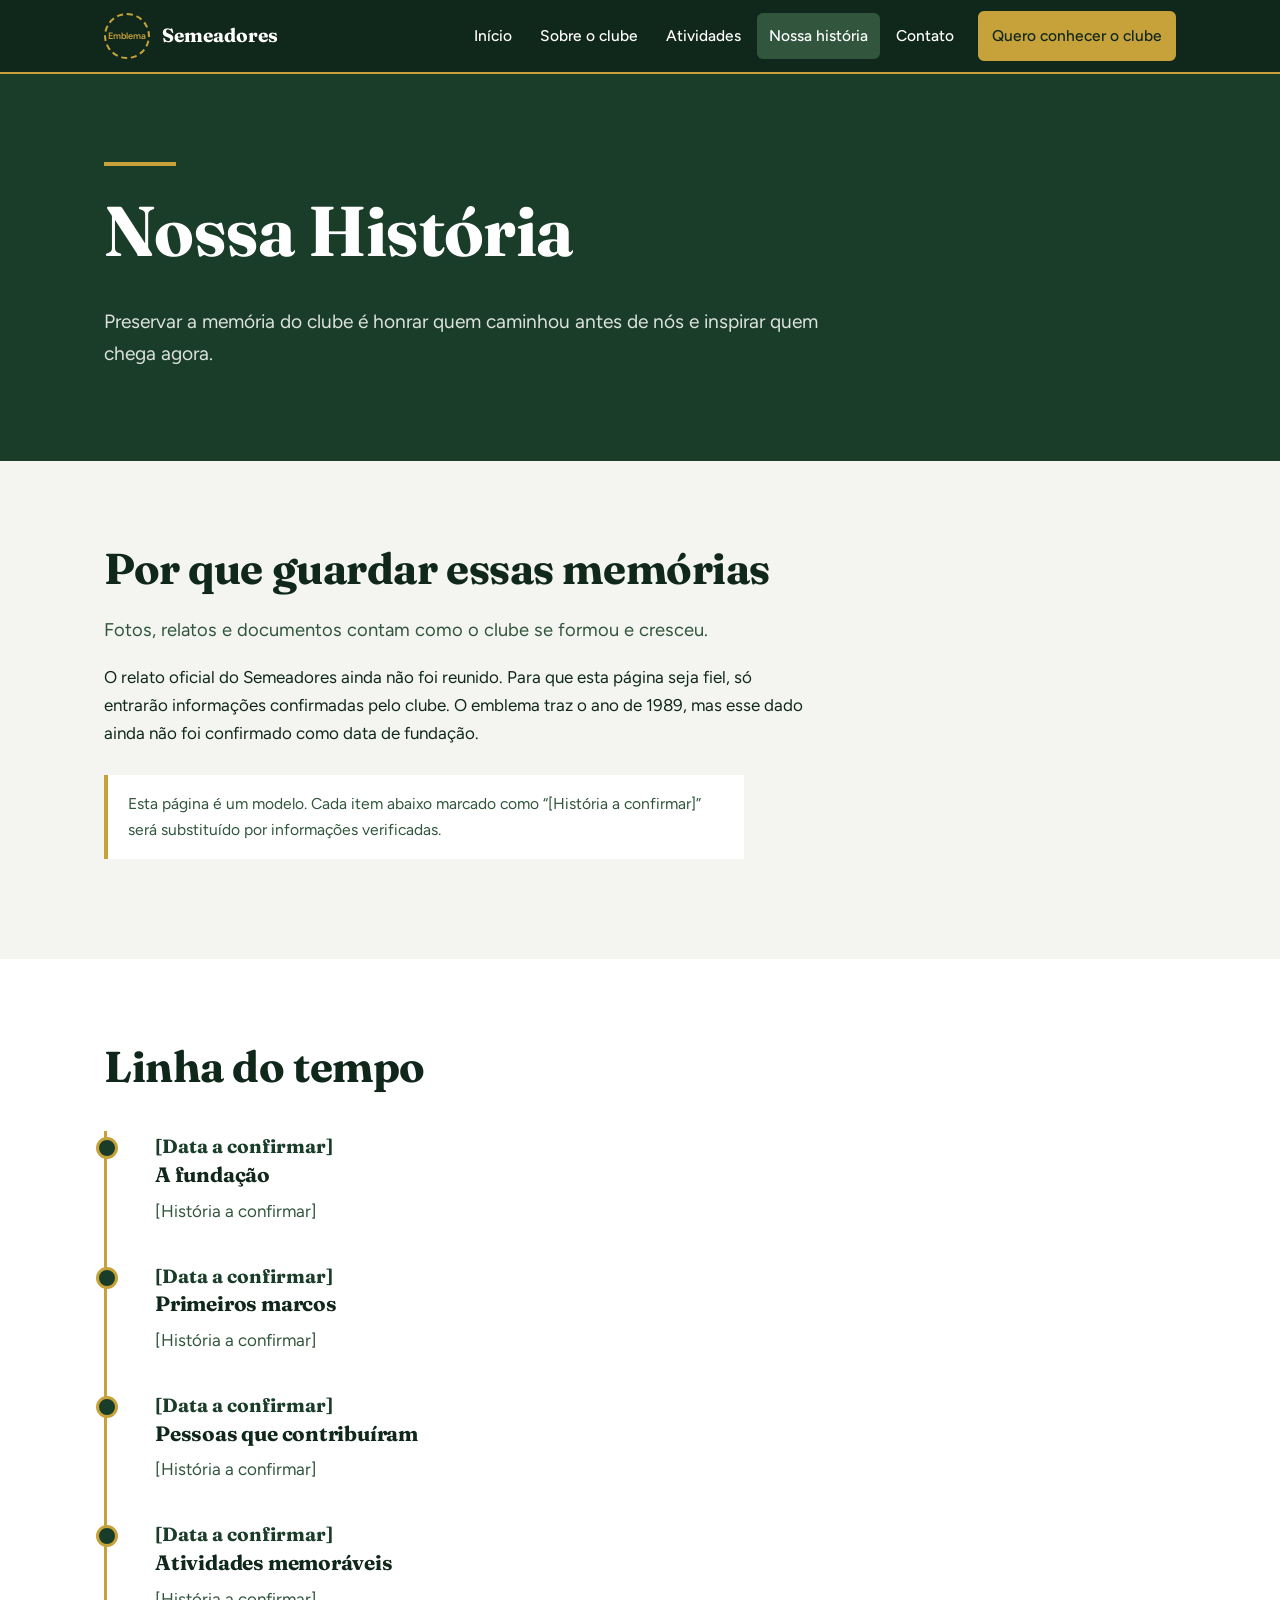
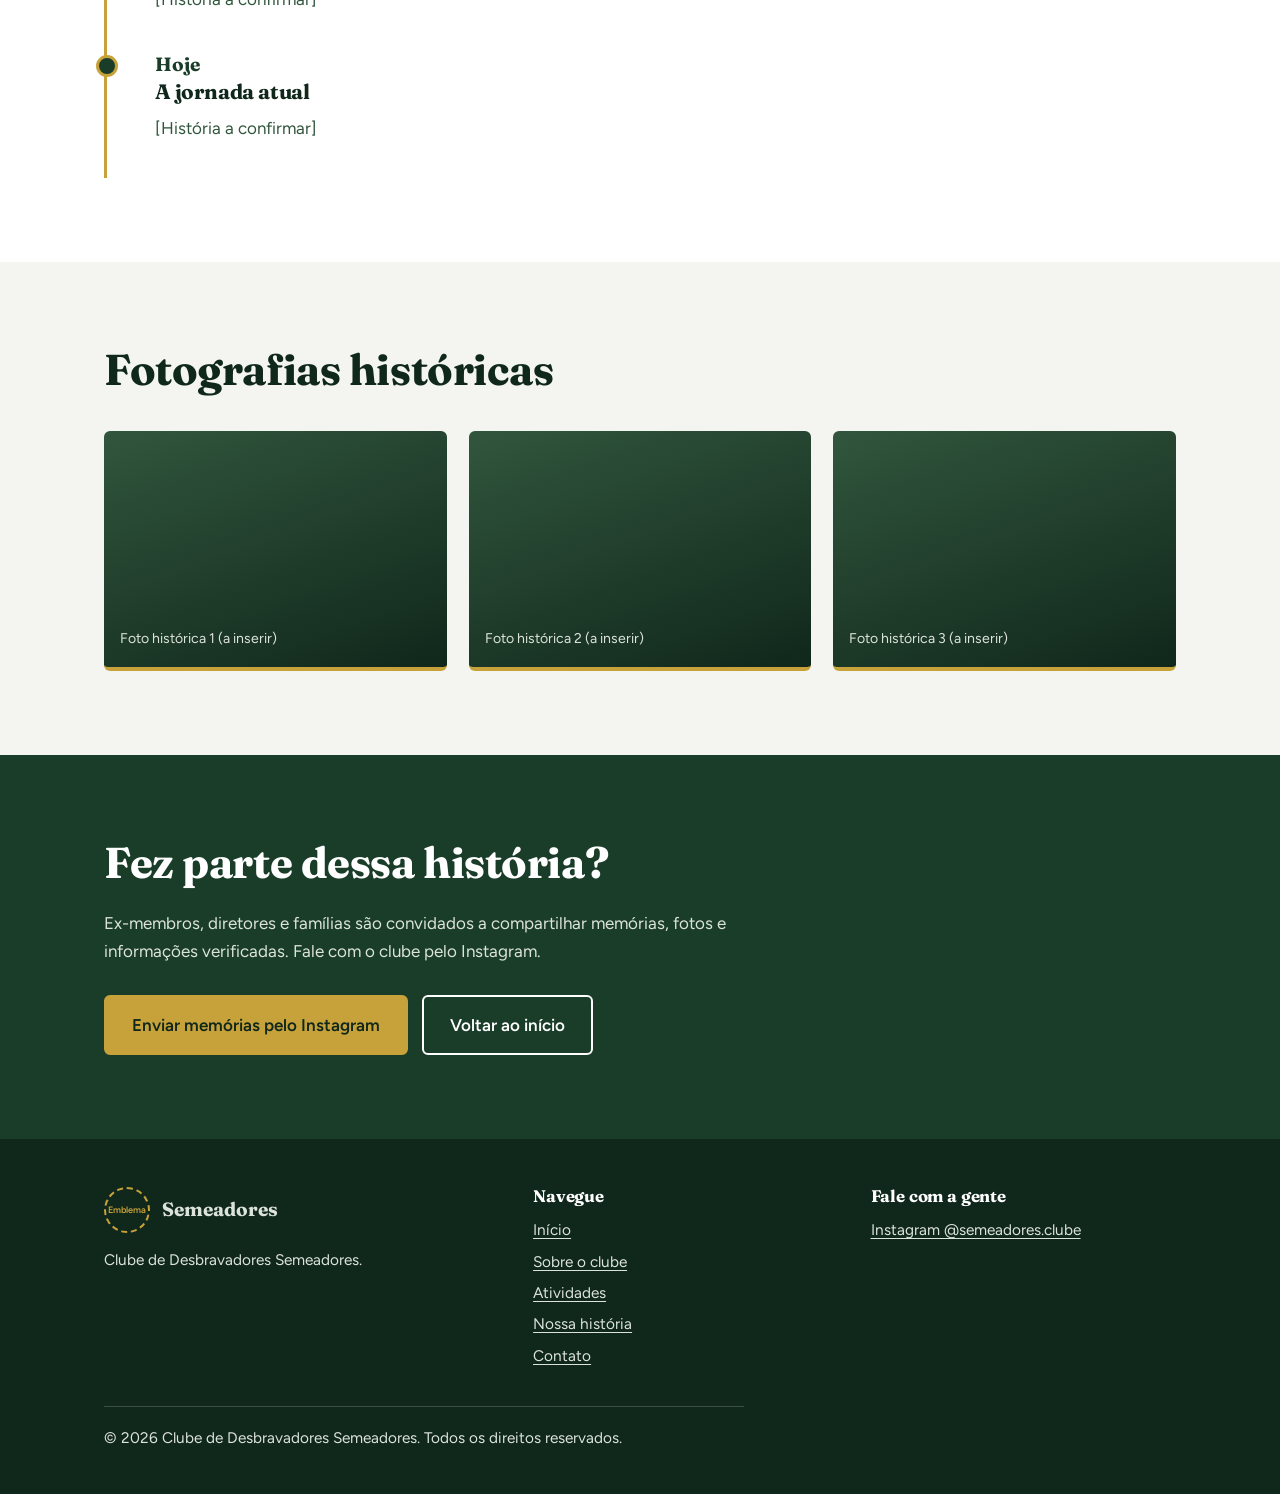
==== historia.html @ 467706ba "Adicionei a base do site" ====
<!doctype html>
<html lang="pt-BR">
  <head>
    <meta charset="utf-8" />
    <meta
      name="viewport"
      content="width=device-width, initial-scale=1, viewport-fit=cover"
    />
    <title>Nossa história | Clube de Desbravadores Semeadores</title>
    <meta
      name="description"
      content="A história do Clube de Desbravadores Semeadores está sendo reunida com memórias e informações confirmadas. Contribua com a sua."
    />
    <meta name="theme-color" content="#1A3D29" />
    <meta property="og:type" content="website" />
    <meta property="og:locale" content="pt_BR" />
    <meta property="og:title" content="Nossa história | Clube Semeadores" />
    <meta
      property="og:description"
      content="Ajude a preservar as memórias do Clube de Desbravadores Semeadores."
    />
    <link rel="preconnect" href="https://fonts.googleapis.com" />
    <link rel="preconnect" href="https://fonts.gstatic.com" crossorigin />
    <link
      href="https://fonts.googleapis.com/css2?family=Fraunces:opsz,wght@9..144,500;9..144,700&family=Figtree:wght@400;500;600&display=swap"
      rel="stylesheet"
    />
    <link rel="stylesheet" href="style.css" />
  </head>
  <body>
    <a class="skip" href="#conteudo">Ir para o conteúdo</a>

    <header class="site-header">
      <div class="wrap bar">
        <a
          class="brand"
          href="index.html"
          aria-label="Clube Semeadores, página inicial"
        >
          <span class="emblem" aria-hidden="true">Emblema</span>Semeadores
        </a>
        <button class="menu-btn" aria-expanded="false" aria-controls="menu">
          Menu
        </button>
        <nav class="nav" id="menu" aria-label="Navegação principal">
          <a href="index.html">Início</a>
          <a href="index.html#sobre">Sobre o clube</a>
          <a href="index.html#atividades">Atividades</a>
          <a href="historia.html" aria-current="page">Nossa história</a>
          <a href="index.html#contato">Contato</a>
          <a class="btn btn-gold" href="index.html#participe"
            >Quero conhecer o clube</a
          >
        </nav>
      </div>
    </header>

    <main id="conteudo">
      <div class="hero page-hero">
        <div class="wrap">
          <span class="rule"></span>
          <h1>Nossa História</h1>
          <p>
            Preservar a memória do clube é honrar quem caminhou antes de nós e
            inspirar quem chega agora.
          </p>
        </div>
      </div>

      <section class="light">
        <div class="wrap">
          <h2>Por que guardar essas memórias</h2>
          <p class="lead">
            Fotos, relatos e documentos contam como o clube se formou e cresceu.
          </p>
          <p>
            O relato oficial do Semeadores ainda não foi reunido. Para que esta
            página seja fiel, só entrarão informações confirmadas pelo clube. O
            emblema traz o ano de 1989, mas esse dado ainda não foi confirmado
            como data de fundação.
          </p>
          <p class="note">
            Esta página é um modelo. Cada item abaixo marcado como “[História a
            confirmar]” será substituído por informações verificadas.
          </p>
        </div>
      </section>

      <section class="white">
        <div class="wrap">
          <h2>Linha do tempo</h2>
          <ol class="timeline">
            <!-- Para adicionar um marco, copie um <li> e preencha data e texto. Para remover, apague o <li>. -->
            <li>
              <span class="when">[Data a confirmar]</span>
              <h3>A fundação</h3>
              <p>[História a confirmar]</p>
            </li>
            <li>
              <span class="when">[Data a confirmar]</span>
              <h3>Primeiros marcos</h3>
              <p>[História a confirmar]</p>
            </li>
            <li>
              <span class="when">[Data a confirmar]</span>
              <h3>Pessoas que contribuíram</h3>
              <p>[História a confirmar]</p>
            </li>
            <li>
              <span class="when">[Data a confirmar]</span>
              <h3>Atividades memoráveis</h3>
              <p>[História a confirmar]</p>
            </li>
            <li>
              <span class="when">Hoje</span>
              <h3>A jornada atual</h3>
              <p>[História a confirmar]</p>
            </li>
          </ol>
        </div>
      </section>

      <section class="light">
        <div class="wrap">
          <h2>Fotografias históricas</h2>
          <div class="grid">
            <div
              class="ph"
              role="img"
              aria-label="Espaço reservado para fotografia histórica 1"
            >
              Foto histórica 1 (a inserir)
            </div>
            <div
              class="ph"
              role="img"
              aria-label="Espaço reservado para fotografia histórica 2"
            >
              Foto histórica 2 (a inserir)
            </div>
            <div
              class="ph"
              role="img"
              aria-label="Espaço reservado para fotografia histórica 3"
            >
              Foto histórica 3 (a inserir)
            </div>
          </div>
        </div>
      </section>

      <section class="dark">
        <div class="wrap">
          <h2>Fez parte dessa história?</h2>
          <p>
            Ex-membros, diretores e famílias são convidados a compartilhar
            memórias, fotos e informações verificadas. Fale com o clube pelo
            Instagram.
          </p>
          <div class="cta">
            <a
              class="btn btn-gold"
              href="https://www.instagram.com/semeadores.clube/"
              target="_blank"
              rel="noopener"
              >Enviar memórias pelo Instagram</a
            >
            <a class="btn btn-ghost" href="index.html">Voltar ao início</a>
          </div>
        </div>
      </section>
    </main>

    <footer class="site-footer">
      <div class="wrap">
        <div class="foot">
          <div>
            <a class="brand" href="index.html"
              ><span class="emblem" aria-hidden="true">Emblema</span
              >Semeadores</a
            >
            <p style="margin-top: 14px">Clube de Desbravadores Semeadores.</p>
          </div>
          <nav aria-label="Navegação do rodapé">
            <h2>Navegue</h2>
            <ul>
              <li><a href="index.html">Início</a></li>
              <li><a href="index.html#sobre">Sobre o clube</a></li>
              <li><a href="index.html#atividades">Atividades</a></li>
              <li><a href="historia.html">Nossa história</a></li>
              <li><a href="index.html#contato">Contato</a></li>
            </ul>
          </nav>
          <div>
            <h2>Fale com a gente</h2>
            <ul>
              <li>
                <a
                  href="https://www.instagram.com/semeadores.clube/"
                  target="_blank"
                  rel="noopener"
                  >Instagram @semeadores.clube</a
                >
              </li>
            </ul>
          </div>
        </div>
        <p class="copy">
          © 2026 Clube de Desbravadores Semeadores. Todos os direitos
          reservados.
        </p>
      </div>
    </footer>
    <script src="site.js"></script>
  </body>
</html>
---- style.css ----
:root {
  /* Paleta oficial — Clube de Desbravadores Semeadores */
  --green-primary: #1a3d29;
  --green-deep: #10271b;
  --green-secondary: #31563d;
  --gold: #c7a23a;
  --off-white: #f4f5f1;
  --white: #ffffff;
  --text: #10271b;
  --text-muted: #31563d;
  --on-dark: #ffffff;
  --on-dark-muted: #dce3db;
  --font-display: "Fraunces", Georgia, serif;
  --font-body:
    "Figtree", system-ui, -apple-system, "Segoe UI", Roboto, sans-serif;
  --radius: 6px;
  --wrap: 1120px;
}
* {
  box-sizing: border-box;
}
html {
  scroll-behavior: smooth;
  scroll-padding-top: 80px;
}
body {
  margin: 0;
  font: 400 1.0625rem/1.65 var(--font-body);
  color: var(--text);
  background: var(--off-white);
}
h1,
h2,
h3 {
  font-family: var(--font-display);
  font-weight: 700;
  line-height: 1.12;
  margin: 0 0 0.5em;
  letter-spacing: -0.01em;
}
h1 {
  font-size: clamp(2.4rem, 6vw, 4.4rem);
}
h2 {
  font-size: clamp(1.8rem, 3.8vw, 2.7rem);
}
h3 {
  font-size: 1.3rem;
}
p {
  margin: 0 0 1em;
  max-width: 64ch;
}
a {
  color: inherit;
}
img {
  max-width: 100%;
  height: auto;
}
.wrap {
  max-width: var(--wrap);
  margin: 0 auto;
  padding: 0 24px;
}
:focus-visible {
  outline: 3px solid var(--gold);
  outline-offset: 3px;
}
.skip {
  position: absolute;
  left: -999px;
  top: 8px;
  background: var(--gold);
  color: var(--green-deep);
  padding: 10px 16px;
  z-index: 50;
  border-radius: var(--radius);
}
.skip:focus {
  left: 8px;
}

/* Cabeçalho */
.site-header {
  position: sticky;
  top: 0;
  z-index: 30;
  background: var(--green-deep);
  color: var(--on-dark);
  border-bottom: 2px solid var(--gold);
  padding-top: env(safe-area-inset-top, 0px);
}
.bar {
  display: flex;
  align-items: center;
  justify-content: space-between;
  gap: 16px;
  min-height: 72px;
}
.brand {
  display: flex;
  align-items: center;
  gap: 12px;
  text-decoration: none;
  font-family: var(--font-display);
  font-weight: 700;
  font-size: 1.2rem;
}
/* Substituir .emblem por <img src="assets/emblema.png" alt="Emblema do Clube Semeadores"> quando o arquivo oficial estiver disponível */
.emblem {
  width: 46px;
  height: 46px;
  border-radius: 50%;
  border: 2px dashed var(--gold);
  display: grid;
  place-items: center;
  font: 600 0.58rem/1.1 var(--font-body);
  color: var(--gold);
  text-align: center;
  flex: none;
}
.nav {
  display: flex;
  align-items: center;
  gap: 4px;
}
.nav a {
  padding: 10px 12px;
  text-decoration: none;
  font-weight: 500;
  font-size: 0.97rem;
  border-radius: var(--radius);
}
.nav a:hover,
.nav a[aria-current="page"] {
  background: var(--green-secondary);
}
.nav a.btn {
  margin-left: 8px;
}
.menu-btn {
  display: none;
  background: none;
  border: 2px solid var(--gold);
  color: var(--on-dark);
  border-radius: var(--radius);
  padding: 8px 14px;
  font: 600 0.95rem var(--font-body);
  cursor: pointer;
}
@media (max-width: 920px) {
  .menu-btn {
    display: block;
  }
  .nav {
    display: none;
    position: absolute;
    left: 0;
    right: 0;
    top: 100%;
    flex-direction: column;
    align-items: stretch;
    background: var(--green-deep);
    padding: 12px 24px 20px;
    border-bottom: 2px solid var(--gold);
  }
  .nav.open {
    display: flex;
  }
  .nav a.btn {
    margin: 8px 0 0;
    text-align: center;
  }
}

/* Botões */
.btn {
  display: inline-block;
  padding: 14px 26px;
  border-radius: var(--radius);
  font-weight: 600;
  text-decoration: none;
  border: 2px solid transparent;
  transition:
    background 0.2s,
    color 0.2s;
}
.btn-gold {
  background: var(--gold);
  color: var(--green-deep);
  border-color: var(--gold);
}
.btn-gold:hover {
  background: var(--white);
  border-color: var(--white);
}
.btn-primary {
  background: var(--green-primary);
  color: var(--white);
  border-color: var(--green-primary);
}
.btn-primary:hover {
  background: var(--green-secondary);
  border-color: var(--green-secondary);
}
.btn-ghost {
  color: var(--white);
  border-color: var(--white);
}
.btn-ghost:hover {
  background: var(--white);
  color: var(--green-primary);
}
.cta {
  display: flex;
  flex-wrap: wrap;
  gap: 14px;
  margin-top: 30px;
}

/* Hero */
.hero {
  background: var(--green-primary);
  color: var(--on-dark);
  padding: 88px 0 0;
  overflow: hidden;
}
.hero p {
  color: var(--on-dark-muted);
  font-size: 1.2rem;
}
.hero h1 {
  max-width: 15ch;
}
.rule {
  display: block;
  width: 72px;
  height: 4px;
  background: var(--gold);
  margin-bottom: 26px;
}
.ridge {
  display: block;
  width: 100%;
  height: auto;
  margin-top: 48px;
}
.hero .wrap > * {
  animation: rise 0.7s ease both;
}
@keyframes rise {
  from {
    opacity: 0;
    transform: translateY(14px);
  }
  to {
    opacity: 1;
    transform: none;
  }
}
.page-hero {
  padding-bottom: 72px;
}

/* Seções */
section {
  padding: 84px 0;
}
.light {
  background: var(--off-white);
}
.white {
  background: var(--white);
}
.dark {
  background: var(--green-primary);
  color: var(--on-dark);
}
.dark p {
  color: var(--on-dark-muted);
}
.lead {
  color: var(--text-muted);
  font-size: 1.15rem;
}
.two {
  display: grid;
  grid-template-columns: 1.1fr 1fr;
  gap: 56px;
  align-items: center;
}
.ph {
  display: grid;
  place-items: end start;
  padding: 16px;
  min-height: 240px;
  border-radius: var(--radius);
  background: linear-gradient(
    160deg,
    var(--green-secondary),
    var(--green-deep)
  );
  color: var(--on-dark-muted);
  font-size: 0.88rem;
  border-bottom: 4px solid var(--gold);
}
.grid {
  display: grid;
  grid-template-columns: repeat(auto-fit, minmax(230px, 1fr));
  gap: 22px;
  margin-top: 36px;
}
.card {
  padding: 26px;
  background: var(--off-white);
  border-top: 4px solid var(--green-primary);
  border-radius: 0 0 var(--radius) var(--radius);
}
.card p {
  margin: 0;
  color: var(--text-muted);
}
.white .card {
  background: var(--off-white);
}
.dark .card {
  background: var(--green-deep);
  border-top-color: var(--gold);
}
.dark .card p {
  color: var(--on-dark-muted);
}
.note {
  border-left: 4px solid var(--gold);
  background: var(--white);
  padding: 16px 20px;
  margin-top: 28px;
  max-width: 64ch;
  font-size: 0.98rem;
  color: var(--text-muted);
}
.dark .note {
  background: var(--green-deep);
  color: var(--on-dark-muted);
}
.tag {
  display: inline-block;
  font-size: 0.85rem;
  font-weight: 600;
  padding: 3px 10px;
  border-radius: 99px;
  background: var(--green-primary);
  color: var(--white);
  margin-bottom: 12px;
}

/* Linha do tempo */
.timeline {
  list-style: none;
  margin: 40px 0 0;
  padding: 0 0 0 28px;
  border-left: 3px solid var(--gold);
}
.timeline li {
  position: relative;
  padding: 0 0 36px 20px;
}
.timeline li::before {
  content: "";
  position: absolute;
  left: -39px;
  top: 6px;
  width: 16px;
  height: 16px;
  border-radius: 50%;
  background: var(--green-primary);
  border: 3px solid var(--gold);
}
.timeline .when {
  font-family: var(--font-display);
  font-weight: 700;
  font-size: 1.2rem;
  color: var(--green-primary);
}
.timeline p {
  margin: 0.3em 0 0;
  color: var(--text-muted);
}

/* Rodapé */
.site-footer {
  background: var(--green-deep);
  color: var(--on-dark-muted);
  padding: 48px 0 28px;
  font-size: 0.96rem;
}
.foot {
  display: grid;
  grid-template-columns: 1.3fr 1fr 1fr;
  gap: 32px;
}
.foot h2 {
  font-size: 1.05rem;
  color: var(--white);
  margin-bottom: 0.7em;
}
.foot ul {
  list-style: none;
  margin: 0;
  padding: 0;
}
.foot li {
  margin-bottom: 6px;
}
.foot a {
  text-underline-offset: 3px;
}
.copy {
  margin-top: 32px;
  padding-top: 18px;
  border-top: 1px solid rgba(255, 255, 255, 0.18);
}
@media (max-width: 820px) {
  .two,
  .foot {
    grid-template-columns: 1fr;
  }
  section {
    padding: 60px 0;
  }
}
@media (prefers-reduced-motion: reduce) {
  html {
    scroll-behavior: auto;
  }
  .hero .wrap > * {
    animation: none;
  }
  * {
    transition: none !important;
  }
}
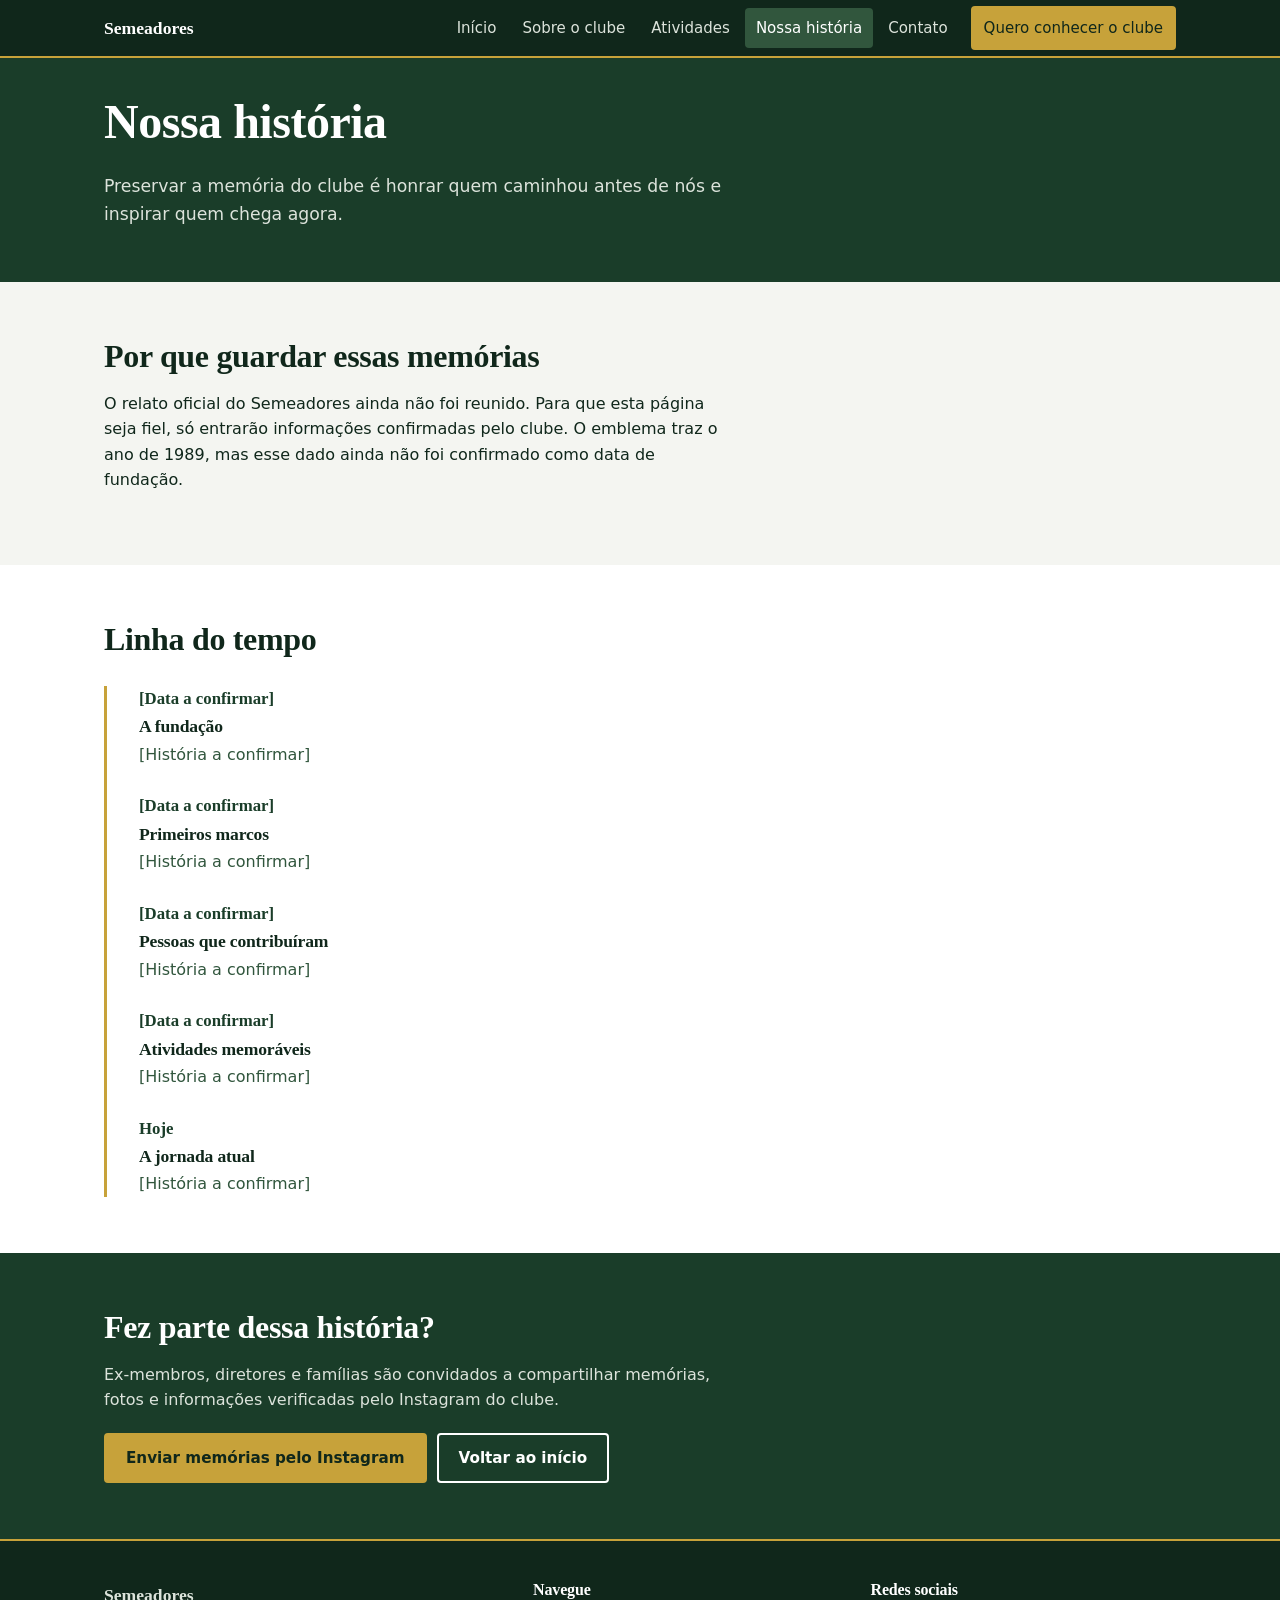
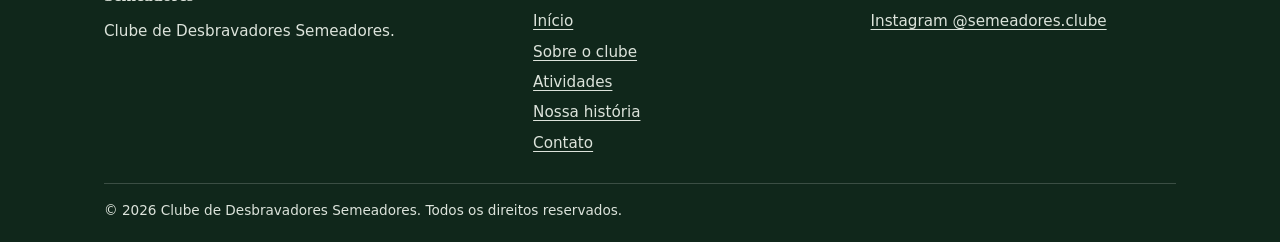
==== commit 02c26901: "renderizando" ====
--- a/historia.html
+++ b/historia.html
@@ -9,88 +9,80 @@
     <title>Nossa história | Clube de Desbravadores Semeadores</title>
     <meta
       name="description"
-      content="A história do Clube de Desbravadores Semeadores está sendo reunida com memórias e informações confirmadas. Contribua com a sua."
+      content="A história do Clube de Desbravadores Semeadores está sendo reunida com memórias e informações confirmadas."
     />
     <meta name="theme-color" content="#1A3D29" />
     <meta property="og:type" content="website" />
     <meta property="og:locale" content="pt_BR" />
-    <meta property="og:title" content="Nossa história | Clube Semeadores" />
+    <meta
+      property="og:title"
+      content="Nossa história | Clube de Desbravadores Semeadores"
+    />
     <meta
       property="og:description"
-      content="Ajude a preservar as memórias do Clube de Desbravadores Semeadores."
+      content="A história do Clube de Desbravadores Semeadores está sendo reunida com memórias e informações confirmadas."
     />
-    <link rel="preconnect" href="https://fonts.googleapis.com" />
-    <link rel="preconnect" href="https://fonts.gstatic.com" crossorigin />
-    <link
-      href="https://fonts.googleapis.com/css2?family=Fraunces:opsz,wght@9..144,500;9..144,700&family=Figtree:wght@400;500;600&display=swap"
-      rel="stylesheet"
-    />
+    <meta property="og:image" content="assets/og-image.jpg" />
+    <link rel="icon" href="assets/emblema.png" />
     <link rel="stylesheet" href="style.css" />
   </head>
   <body>
     <a class="skip" href="#conteudo">Ir para o conteúdo</a>
-
     <header class="site-header">
       <div class="wrap bar">
         <a
           class="brand"
           href="index.html"
           aria-label="Clube Semeadores, página inicial"
+          ><img
+            src="assets/emblema.png"
+            alt=""
+            width="36"
+            height="36"
+            onerror="this.remove()"
+          />Semeadores</a
         >
-          <span class="emblem" aria-hidden="true">Emblema</span>Semeadores
-        </a>
         <button class="menu-btn" aria-expanded="false" aria-controls="menu">
           Menu
         </button>
         <nav class="nav" id="menu" aria-label="Navegação principal">
-          <a href="index.html">Início</a>
-          <a href="index.html#sobre">Sobre o clube</a>
-          <a href="index.html#atividades">Atividades</a>
-          <a href="historia.html" aria-current="page">Nossa história</a>
-          <a href="index.html#contato">Contato</a>
+          <a href="index.html">Início</a
+          ><a href="index.html#sobre">Sobre o clube</a
+          ><a href="index.html#atividades">Atividades</a
+          ><a href="historia.html" aria-current="page">Nossa história</a
+          ><a href="index.html#contato">Contato</a>
           <a class="btn btn-gold" href="index.html#participe"
             >Quero conhecer o clube</a
           >
         </nav>
       </div>
     </header>
-
     <main id="conteudo">
       <div class="hero page-hero">
         <div class="wrap">
-          <span class="rule"></span>
-          <h1>Nossa História</h1>
+          <h1>Nossa história</h1>
           <p>
             Preservar a memória do clube é honrar quem caminhou antes de nós e
             inspirar quem chega agora.
           </p>
         </div>
       </div>
-
       <section class="light">
         <div class="wrap">
           <h2>Por que guardar essas memórias</h2>
-          <p class="lead">
-            Fotos, relatos e documentos contam como o clube se formou e cresceu.
-          </p>
           <p>
             O relato oficial do Semeadores ainda não foi reunido. Para que esta
             página seja fiel, só entrarão informações confirmadas pelo clube. O
             emblema traz o ano de 1989, mas esse dado ainda não foi confirmado
             como data de fundação.
           </p>
-          <p class="note">
-            Esta página é um modelo. Cada item abaixo marcado como “[História a
-            confirmar]” será substituído por informações verificadas.
-          </p>
         </div>
       </section>
-
       <section class="white">
         <div class="wrap">
           <h2>Linha do tempo</h2>
+          <!-- Para adicionar um marco, copie um <li> e preencha data e texto. -->
           <ol class="timeline">
-            <!-- Para adicionar um marco, copie um <li> e preencha data e texto. Para remover, apague o <li>. -->
             <li>
               <span class="when">[Data a confirmar]</span>
               <h3>A fundação</h3>
@@ -119,43 +111,12 @@
           </ol>
         </div>
       </section>
-
-      <section class="light">
-        <div class="wrap">
-          <h2>Fotografias históricas</h2>
-          <div class="grid">
-            <div
-              class="ph"
-              role="img"
-              aria-label="Espaço reservado para fotografia histórica 1"
-            >
-              Foto histórica 1 (a inserir)
-            </div>
-            <div
-              class="ph"
-              role="img"
-              aria-label="Espaço reservado para fotografia histórica 2"
-            >
-              Foto histórica 2 (a inserir)
-            </div>
-            <div
-              class="ph"
-              role="img"
-              aria-label="Espaço reservado para fotografia histórica 3"
-            >
-              Foto histórica 3 (a inserir)
-            </div>
-          </div>
-        </div>
-      </section>
-
       <section class="dark">
         <div class="wrap">
           <h2>Fez parte dessa história?</h2>
           <p>
             Ex-membros, diretores e famílias são convidados a compartilhar
-            memórias, fotos e informações verificadas. Fale com o clube pelo
-            Instagram.
+            memórias, fotos e informações verificadas pelo Instagram do clube.
           </p>
           <div class="cta">
             <a
@@ -164,22 +125,25 @@
               target="_blank"
               rel="noopener"
               >Enviar memórias pelo Instagram</a
-            >
-            <a class="btn btn-ghost" href="index.html">Voltar ao início</a>
+            ><a class="btn btn-ghost" href="index.html">Voltar ao início</a>
           </div>
         </div>
       </section>
     </main>
-
     <footer class="site-footer">
       <div class="wrap">
         <div class="foot">
           <div>
             <a class="brand" href="index.html"
-              ><span class="emblem" aria-hidden="true">Emblema</span
-              >Semeadores</a
+              ><img
+                src="assets/emblema.png"
+                alt=""
+                width="36"
+                height="36"
+                onerror="this.remove()"
+              />Semeadores</a
             >
-            <p style="margin-top: 14px">Clube de Desbravadores Semeadores.</p>
+            <p style="margin-top: 10px">Clube de Desbravadores Semeadores.</p>
           </div>
           <nav aria-label="Navegação do rodapé">
             <h2>Navegue</h2>
@@ -192,7 +156,7 @@
             </ul>
           </nav>
           <div>
-            <h2>Fale com a gente</h2>
+            <h2>Redes sociais</h2>
             <ul>
               <li>
                 <a
@@ -211,6 +175,6 @@
         </p>
       </div>
     </footer>
-    <script src="site.js"></script>
+    <script src="script.js" defer></script>
   </body>
 </html>
--- a/style.css
+++ b/style.css
@@ -1,155 +1,475 @@
+/* ===========================================================
+   SEMEADORES — design tokens
+=========================================================== */
 :root {
-  /* Paleta oficial — Clube de Desbravadores Semeadores */
-  --green-primary: #1a3d29;
-  --green-deep: #10271b;
-  --green-secondary: #31563d;
+  --green: #1a3d29; /* verde primário oficial */
+  --deep: #10271b;
+  --mid: #31563d;
   --gold: #c7a23a;
-  --off-white: #f4f5f1;
+  --off: #f4f5f1;
   --white: #ffffff;
-  --text: #10271b;
-  --text-muted: #31563d;
-  --on-dark: #ffffff;
-  --on-dark-muted: #dce3db;
-  --font-display: "Fraunces", Georgia, serif;
-  --font-body:
-    "Figtree", system-ui, -apple-system, "Segoe UI", Roboto, sans-serif;
-  --radius: 6px;
+
+  --fg: #10271b;
+  --fg-muted: #31563d;
+  --on-dark: #dce3db;
+  --line: #c9d1c6;
+
+  --font-display: Georgia, "Times New Roman", serif;
+  --font-body: system-ui, -apple-system, "Segoe UI", Roboto, sans-serif;
+
   --wrap: 1120px;
-}
-* {
+  --radius: 4px;
+  --header-h: 56px;
+}
+
+*,
+*::before,
+*::after {
   box-sizing: border-box;
 }
 html {
   scroll-behavior: smooth;
-  scroll-padding-top: 80px;
-}
+  scroll-padding-top: calc(var(--header-h) + 8px);
+}
+
 body {
   margin: 0;
-  font: 400 1.0625rem/1.65 var(--font-body);
-  color: var(--text);
-  background: var(--off-white);
-}
+  background: var(--off);
+  color: var(--fg);
+  font-family: var(--font-body);
+  font-size: 16px;
+  line-height: 1.6;
+  -webkit-font-smoothing: antialiased;
+  overflow-x: hidden;
+}
+
 h1,
 h2,
 h3 {
   font-family: var(--font-display);
   font-weight: 700;
-  line-height: 1.12;
+  line-height: 1.15;
   margin: 0 0 0.5em;
   letter-spacing: -0.01em;
 }
 h1 {
-  font-size: clamp(2.4rem, 6vw, 4.4rem);
+  font-size: clamp(1.9rem, 4.2vw, 3rem);
+  max-width: 20ch;
 }
 h2 {
-  font-size: clamp(1.8rem, 3.8vw, 2.7rem);
+  font-size: clamp(1.5rem, 2.8vw, 2rem);
 }
 h3 {
-  font-size: 1.3rem;
+  font-size: 1.1rem;
 }
 p {
   margin: 0 0 1em;
-  max-width: 64ch;
+  max-width: 62ch;
 }
 a {
   color: inherit;
+}
+ul,
+ol {
+  list-style: none;
+  margin: 0;
+  padding: 0;
 }
 img {
   max-width: 100%;
   height: auto;
-}
+  display: block;
+}
+svg {
+  flex-shrink: 0;
+}
+
 .wrap {
   max-width: var(--wrap);
   margin: 0 auto;
   padding: 0 24px;
 }
-:focus-visible {
-  outline: 3px solid var(--gold);
-  outline-offset: 3px;
-}
+
 .skip {
   position: absolute;
   left: -999px;
   top: 8px;
   background: var(--gold);
-  color: var(--green-deep);
+  color: var(--deep);
   padding: 10px 16px;
-  z-index: 50;
-  border-radius: var(--radius);
+  border-radius: var(--radius);
+  z-index: 200;
 }
 .skip:focus {
   left: 8px;
 }
 
-/* Cabeçalho */
+:focus-visible {
+  outline: 3px solid var(--gold);
+  outline-offset: 3px;
+}
+
+/* ---------- buttons ---------- */
+.btn {
+  display: inline-flex;
+  align-items: center;
+  justify-content: center;
+  padding: 11px 20px;
+  font-family: var(--font-body);
+  font-weight: 600;
+  font-size: 0.95rem;
+  border-radius: var(--radius);
+  border: 2px solid transparent;
+  text-decoration: none;
+  cursor: pointer;
+  transition:
+    transform 0.15s ease,
+    background 0.15s ease,
+    border-color 0.15s ease,
+    color 0.15s ease;
+}
+.btn:hover {
+  transform: translateY(-1px);
+}
+.btn-gold {
+  background: var(--gold);
+  color: var(--deep);
+  border-color: var(--gold);
+}
+.btn-gold:hover {
+  background: var(--white);
+  border-color: var(--white);
+}
+.btn-primary {
+  background: var(--green);
+  color: var(--white);
+  border-color: var(--green);
+}
+.btn-primary:hover {
+  background: var(--mid);
+  border-color: var(--mid);
+}
+.btn-ghost {
+  color: var(--white);
+  border-color: var(--white);
+}
+.btn-ghost:hover {
+  background: var(--white);
+  color: var(--green);
+}
+.cta {
+  display: flex;
+  flex-wrap: wrap;
+  gap: 10px;
+  margin-top: 20px;
+}
+
+/* ===========================================================
+   HEADER
+=========================================================== */
 .site-header {
   position: sticky;
   top: 0;
-  z-index: 30;
-  background: var(--green-deep);
-  color: var(--on-dark);
+  z-index: 100;
+  background: var(--deep);
+  color: var(--white);
   border-bottom: 2px solid var(--gold);
   padding-top: env(safe-area-inset-top, 0px);
 }
 .bar {
   display: flex;
   align-items: center;
-  justify-content: space-between;
-  gap: 16px;
-  min-height: 72px;
+  gap: 24px;
+  min-height: var(--header-h);
 }
 .brand {
   display: flex;
   align-items: center;
-  gap: 12px;
+  gap: 10px;
+  margin-right: auto;
+  min-width: 0;
   text-decoration: none;
   font-family: var(--font-display);
   font-weight: 700;
-  font-size: 1.2rem;
-}
-/* Substituir .emblem por <img src="assets/emblema.png" alt="Emblema do Clube Semeadores"> quando o arquivo oficial estiver disponível */
-.emblem {
-  width: 46px;
-  height: 46px;
-  border-radius: 50%;
-  border: 2px dashed var(--gold);
-  display: grid;
-  place-items: center;
-  font: 600 0.58rem/1.1 var(--font-body);
-  color: var(--gold);
-  text-align: center;
-  flex: none;
-}
+  font-size: 1.1rem;
+}
+.brand img {
+  width: 36px;
+  height: 36px;
+  object-fit: contain;
+  flex-shrink: 0;
+}
+
 .nav {
   display: flex;
   align-items: center;
   gap: 4px;
 }
 .nav a {
-  padding: 10px 12px;
+  padding: 8px 11px;
+  border-radius: var(--radius);
   text-decoration: none;
   font-weight: 500;
-  font-size: 0.97rem;
-  border-radius: var(--radius);
+  font-size: 0.94rem;
+  color: var(--on-dark);
+  transition:
+    background 0.15s ease,
+    color 0.15s ease;
 }
 .nav a:hover,
 .nav a[aria-current="page"] {
-  background: var(--green-secondary);
+  background: var(--mid);
+  color: var(--white);
 }
 .nav a.btn {
   margin-left: 8px;
-}
+  color: var(--deep);
+}
+.nav a.btn:hover {
+  background: var(--white);
+}
+
 .menu-btn {
   display: none;
   background: none;
   border: 2px solid var(--gold);
+  color: var(--white);
+  border-radius: var(--radius);
+  padding: 6px 12px;
+  font: 600 0.92rem var(--font-body);
+  cursor: pointer;
+}
+
+/* ===========================================================
+   HERO
+=========================================================== */
+.hero {
+  background: var(--green);
+  color: var(--white);
+  padding: 32px 0;
+}
+.hero-grid {
+  display: grid;
+  grid-template-columns: repeat(auto-fit, minmax(min(100%, 340px), 1fr));
+  gap: 32px;
+  align-items: center;
+}
+.hero p {
   color: var(--on-dark);
-  border-radius: var(--radius);
-  padding: 8px 14px;
-  font: 600 0.95rem var(--font-body);
-  cursor: pointer;
-}
-@media (max-width: 920px) {
+  font-size: 1.08rem;
+}
+.hero figure {
+  margin: 0;
+}
+.hero img {
+  width: 100%;
+  aspect-ratio: 3/2;
+  object-fit: cover;
+  border-radius: var(--radius);
+  border-bottom: 4px solid var(--gold);
+}
+.page-hero {
+  padding: 36px 0;
+}
+
+/* ===========================================================
+   SECTIONS (generic)
+=========================================================== */
+section {
+  padding: 56px 0;
+}
+.light {
+  background: var(--off);
+}
+.white {
+  background: var(--white);
+}
+.dark {
+  background: var(--green);
+  color: var(--white);
+}
+.dark p {
+  color: var(--on-dark);
+}
+.lead {
+  color: var(--fg-muted);
+  font-size: 1.1rem;
+}
+
+.two {
+  display: grid;
+  grid-template-columns: repeat(auto-fit, minmax(min(100%, 320px), 1fr));
+  gap: 40px;
+  align-items: center;
+}
+.two img {
+  width: 100%;
+  aspect-ratio: 4/3;
+  object-fit: cover;
+  border-radius: var(--radius);
+}
+
+.note {
+  max-width: 62ch;
+  margin-top: 20px;
+  padding: 12px 16px;
+  background: var(--white);
+  border-left: 4px solid var(--gold);
+  font-size: 0.95rem;
+  color: var(--fg-muted);
+}
+.dark .note {
+  background: var(--deep);
+  color: var(--on-dark);
+}
+
+/* ---------- valores ---------- */
+.values {
+  display: grid;
+  grid-template-columns: repeat(auto-fit, minmax(min(100%, 300px), 1fr));
+  gap: 0 40px;
+  margin: 20px 0 0;
+}
+.values div {
+  border-top: 2px solid var(--gold);
+  padding: 14px 0 18px;
+}
+.values dt {
+  font-family: var(--font-display);
+  font-weight: 700;
+  font-size: 1.1rem;
+  margin-bottom: 2px;
+}
+.values dd {
+  margin: 0;
+  color: var(--on-dark);
+}
+
+/* ---------- atividades ---------- */
+.rows {
+  margin-top: 20px;
+  border-bottom: 1px solid var(--line);
+}
+.rows li {
+  display: grid;
+  grid-template-columns: minmax(0, 15rem) 1fr;
+  gap: 4px 28px;
+  padding: 16px 0;
+  border-top: 1px solid var(--line);
+}
+.rows h3 {
+  margin: 0;
+}
+.rows p {
+  margin: 0;
+  color: var(--fg-muted);
+}
+
+/* ---------- galeria ---------- */
+.gallery {
+  display: grid;
+  grid-template-columns: 2fr 1fr;
+  grid-template-rows: 1fr 1fr;
+  gap: 12px;
+  margin-top: 20px;
+}
+.gallery figure {
+  margin: 0;
+  min-height: 0;
+}
+.gallery figure:first-child {
+  grid-row: span 2;
+}
+.gallery img {
+  width: 100%;
+  height: 100%;
+  aspect-ratio: 4/3;
+  object-fit: cover;
+  border-radius: var(--radius);
+}
+.gallery figure:first-child img {
+  aspect-ratio: auto;
+  min-height: 260px;
+}
+
+/* ---------- linha do tempo (história) ---------- */
+.timeline {
+  margin: 28px 0 0;
+  padding: 0 0 0 24px;
+  border-left: 3px solid var(--gold);
+}
+.timeline li {
+  position: relative;
+  padding: 0 0 26px 8px;
+}
+.timeline li:last-child {
+  padding-bottom: 0;
+}
+.timeline .when {
+  font-family: var(--font-display);
+  font-weight: 700;
+  font-size: 1.05rem;
+  color: var(--green);
+}
+.timeline h3 {
+  margin: 0.2em 0 0.3em;
+}
+.timeline p {
+  margin: 0;
+  color: var(--fg-muted);
+}
+
+/* ===========================================================
+   FOOTER
+=========================================================== */
+.site-footer {
+  background: var(--deep);
+  color: var(--on-dark);
+  border-top: 2px solid var(--gold);
+  padding: 40px 0 20px;
+  font-size: 0.95rem;
+}
+.foot {
+  display: grid;
+  grid-template-columns: 1.3fr 1fr 1fr;
+  gap: 32px;
+}
+.foot h2 {
+  font-size: 1rem;
+  color: var(--white);
+  margin-bottom: 0.6em;
+}
+.foot ul {
+  display: flex;
+  flex-direction: column;
+  gap: 6px;
+}
+.foot a {
+  text-underline-offset: 3px;
+}
+.foot a:hover {
+  color: var(--gold);
+}
+.copy {
+  margin: 28px 0 0;
+  padding-top: 16px;
+  max-width: none;
+  border-top: 1px solid rgba(255, 255, 255, 0.18);
+  font-size: 0.85rem;
+}
+
+/* ===========================================================
+   RESPONSIVE
+   Breakpoints: 1024 · 880 (menu recolhe) · 760 · 420
+=========================================================== */
+@media (max-width: 1024px) {
+  .wrap {
+    padding: 0 20px;
+  }
+}
+
+/* menu vira botão */
+@media (max-width: 880px) {
   .menu-btn {
     display: block;
   }
@@ -161,283 +481,78 @@
     top: 100%;
     flex-direction: column;
     align-items: stretch;
-    background: var(--green-deep);
-    padding: 12px 24px 20px;
+    gap: 2px;
+    background: var(--deep);
     border-bottom: 2px solid var(--gold);
+    padding: 8px 20px 16px;
+    max-height: calc(100vh - var(--header-h));
+    overflow-y: auto;
   }
   .nav.open {
     display: flex;
   }
+  .nav a {
+    padding: 12px 8px;
+  }
   .nav a.btn {
     margin: 8px 0 0;
-    text-align: center;
-  }
-}
-
-/* Botões */
-.btn {
-  display: inline-block;
-  padding: 14px 26px;
-  border-radius: var(--radius);
-  font-weight: 600;
-  text-decoration: none;
-  border: 2px solid transparent;
-  transition:
-    background 0.2s,
-    color 0.2s;
-}
-.btn-gold {
-  background: var(--gold);
-  color: var(--green-deep);
-  border-color: var(--gold);
-}
-.btn-gold:hover {
-  background: var(--white);
-  border-color: var(--white);
-}
-.btn-primary {
-  background: var(--green-primary);
-  color: var(--white);
-  border-color: var(--green-primary);
-}
-.btn-primary:hover {
-  background: var(--green-secondary);
-  border-color: var(--green-secondary);
-}
-.btn-ghost {
-  color: var(--white);
-  border-color: var(--white);
-}
-.btn-ghost:hover {
-  background: var(--white);
-  color: var(--green-primary);
-}
-.cta {
-  display: flex;
-  flex-wrap: wrap;
-  gap: 14px;
-  margin-top: 30px;
-}
-
-/* Hero */
-.hero {
-  background: var(--green-primary);
-  color: var(--on-dark);
-  padding: 88px 0 0;
-  overflow: hidden;
-}
-.hero p {
-  color: var(--on-dark-muted);
-  font-size: 1.2rem;
-}
-.hero h1 {
-  max-width: 15ch;
-}
-.rule {
-  display: block;
-  width: 72px;
-  height: 4px;
-  background: var(--gold);
-  margin-bottom: 26px;
-}
-.ridge {
-  display: block;
-  width: 100%;
-  height: auto;
-  margin-top: 48px;
-}
-.hero .wrap > * {
-  animation: rise 0.7s ease both;
-}
-@keyframes rise {
-  from {
-    opacity: 0;
-    transform: translateY(14px);
-  }
-  to {
-    opacity: 1;
-    transform: none;
-  }
-}
-.page-hero {
-  padding-bottom: 72px;
-}
-
-/* Seções */
-section {
-  padding: 84px 0;
-}
-.light {
-  background: var(--off-white);
-}
-.white {
-  background: var(--white);
-}
-.dark {
-  background: var(--green-primary);
-  color: var(--on-dark);
-}
-.dark p {
-  color: var(--on-dark-muted);
-}
-.lead {
-  color: var(--text-muted);
-  font-size: 1.15rem;
-}
-.two {
-  display: grid;
-  grid-template-columns: 1.1fr 1fr;
-  gap: 56px;
-  align-items: center;
-}
-.ph {
-  display: grid;
-  place-items: end start;
-  padding: 16px;
-  min-height: 240px;
-  border-radius: var(--radius);
-  background: linear-gradient(
-    160deg,
-    var(--green-secondary),
-    var(--green-deep)
-  );
-  color: var(--on-dark-muted);
-  font-size: 0.88rem;
-  border-bottom: 4px solid var(--gold);
-}
-.grid {
-  display: grid;
-  grid-template-columns: repeat(auto-fit, minmax(230px, 1fr));
-  gap: 22px;
-  margin-top: 36px;
-}
-.card {
-  padding: 26px;
-  background: var(--off-white);
-  border-top: 4px solid var(--green-primary);
-  border-radius: 0 0 var(--radius) var(--radius);
-}
-.card p {
-  margin: 0;
-  color: var(--text-muted);
-}
-.white .card {
-  background: var(--off-white);
-}
-.dark .card {
-  background: var(--green-deep);
-  border-top-color: var(--gold);
-}
-.dark .card p {
-  color: var(--on-dark-muted);
-}
-.note {
-  border-left: 4px solid var(--gold);
-  background: var(--white);
-  padding: 16px 20px;
-  margin-top: 28px;
-  max-width: 64ch;
-  font-size: 0.98rem;
-  color: var(--text-muted);
-}
-.dark .note {
-  background: var(--green-deep);
-  color: var(--on-dark-muted);
-}
-.tag {
-  display: inline-block;
-  font-size: 0.85rem;
-  font-weight: 600;
-  padding: 3px 10px;
-  border-radius: 99px;
-  background: var(--green-primary);
-  color: var(--white);
-  margin-bottom: 12px;
-}
-
-/* Linha do tempo */
-.timeline {
-  list-style: none;
-  margin: 40px 0 0;
-  padding: 0 0 0 28px;
-  border-left: 3px solid var(--gold);
-}
-.timeline li {
-  position: relative;
-  padding: 0 0 36px 20px;
-}
-.timeline li::before {
-  content: "";
-  position: absolute;
-  left: -39px;
-  top: 6px;
-  width: 16px;
-  height: 16px;
-  border-radius: 50%;
-  background: var(--green-primary);
-  border: 3px solid var(--gold);
-}
-.timeline .when {
-  font-family: var(--font-display);
-  font-weight: 700;
-  font-size: 1.2rem;
-  color: var(--green-primary);
-}
-.timeline p {
-  margin: 0.3em 0 0;
-  color: var(--text-muted);
-}
-
-/* Rodapé */
-.site-footer {
-  background: var(--green-deep);
-  color: var(--on-dark-muted);
-  padding: 48px 0 28px;
-  font-size: 0.96rem;
-}
-.foot {
-  display: grid;
-  grid-template-columns: 1.3fr 1fr 1fr;
-  gap: 32px;
-}
-.foot h2 {
-  font-size: 1.05rem;
-  color: var(--white);
-  margin-bottom: 0.7em;
-}
-.foot ul {
-  list-style: none;
-  margin: 0;
-  padding: 0;
-}
-.foot li {
-  margin-bottom: 6px;
-}
-.foot a {
-  text-underline-offset: 3px;
-}
-.copy {
-  margin-top: 32px;
-  padding-top: 18px;
-  border-top: 1px solid rgba(255, 255, 255, 0.18);
-}
-@media (max-width: 820px) {
-  .two,
+  }
+}
+
+@media (max-width: 760px) {
+  section {
+    padding: 40px 0;
+  }
+  .hero {
+    padding: 24px 0;
+  }
+  .rows li {
+    grid-template-columns: 1fr;
+  }
+  .gallery {
+    grid-template-columns: 1fr;
+    grid-template-rows: none;
+  }
+  .gallery figure:first-child {
+    grid-row: auto;
+  }
   .foot {
     grid-template-columns: 1fr;
+    gap: 24px;
+  }
+  .site-footer {
+    padding-top: 32px;
+  }
+}
+
+@media (max-width: 420px) {
+  .wrap {
+    padding: 0 16px;
+  }
+  .brand {
+    font-size: 1rem;
+  }
+  .cta .btn {
+    width: 100%;
   }
   section {
-    padding: 60px 0;
-  }
-}
+    padding: 32px 0;
+  }
+}
+
+/* ===========================================================
+   MOVIMENTO REDUZIDO
+=========================================================== */
 @media (prefers-reduced-motion: reduce) {
   html {
     scroll-behavior: auto;
   }
-  .hero .wrap > * {
-    animation: none;
-  }
-  * {
-    transition: none !important;
-  }
-}
+  *,
+  *::before,
+  *::after {
+    animation-duration: 0.01ms !important;
+    animation-iteration-count: 1 !important;
+    transition-duration: 0.01ms !important;
+    scroll-behavior: auto !important;
+  }
+}
